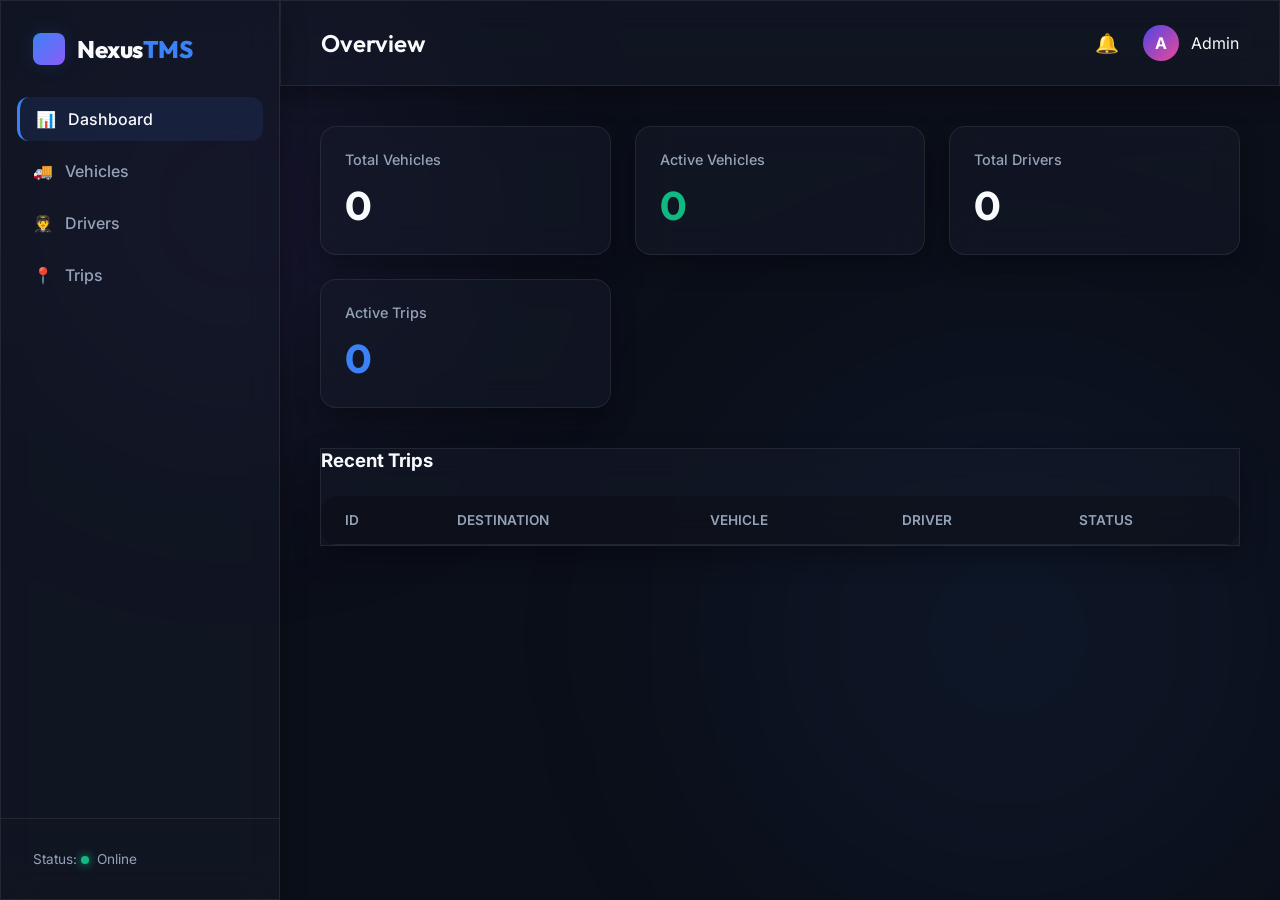
==== index.html @ a5662d61 "Add Frontend and Backend Files for Transport Management System" ====
<!DOCTYPE html>
<html lang="en">

<head>
    <meta charset="UTF-8">
    <meta name="viewport" content="width=device-width, initial-scale=1.0">
    <title>Nexus Transport Management</title>
    <link rel="preconnect" href="https://fonts.googleapis.com">
    <link rel="preconnect" href="https://fonts.gstatic.com" crossorigin>
    <link
        href="https://fonts.googleapis.com/css2?family=Inter:wght@300;400;500;600;700&family=Outfit:wght@400;600;800&display=swap"
        rel="stylesheet">
    <link rel="stylesheet" href="css/styles.css">
    <link rel="stylesheet" href="css/components.css">
</head>

<body class="dark-theme">
    <div class="app-container">
        <!-- Sidebar Navigation -->
        <aside class="sidebar glass-panel">
            <div class="logo">
                <div class="logo-icon"></div>
                <h2>Nexus<span>TMS</span></h2>
            </div>
            <nav class="nav-menu">
                <a href="#" class="nav-item active" data-view="dashboard">
                    <span class="icon">📊</span> Dashboard
                </a>
                <a href="#" class="nav-item" data-view="vehicles">
                    <span class="icon">🚚</span> Vehicles
                </a>
                <a href="#" class="nav-item" data-view="drivers">
                    <span class="icon">🧑‍✈️</span> Drivers
                </a>
                <a href="#" class="nav-item" data-view="trips">
                    <span class="icon">📍</span> Trips
                </a>
            </nav>
            <div class="sidebar-footer">
                <p>Status: <span class="status-indicator online"></span> Online</p>
            </div>
        </aside>

        <!-- Main Content Area -->
        <main class="main-content">
            <header class="top-nav glass-panel">
                <div class="nav-left">
                    <h1 id="page-title">Overview</h1>
                </div>
                <div class="nav-right">
                    <button class="btn-icon">🔔</button>
                    <div class="user-profile">
                        <div class="avatar">A</div>
                        <span>Admin</span>
                    </div>
                </div>
            </header>

            <div id="view-container" class="view-container">
                <!-- Dashboard View -->
                <section id="dashboard" class="view active">
                    <div class="stats-grid">
                        <div class="stat-card glass-panel">
                            <h3>Total Vehicles</h3>
                            <p class="stat-value" id="stat-total-vehicles">0</p>
                        </div>
                        <div class="stat-card glass-panel">
                            <h3>Active Vehicles</h3>
                            <p class="stat-value highlight-green" id="stat-active-vehicles">0</p>
                        </div>
                        <div class="stat-card glass-panel">
                            <h3>Total Drivers</h3>
                            <p class="stat-value" id="stat-total-drivers">0</p>
                        </div>
                        <div class="stat-card glass-panel">
                            <h3>Active Trips</h3>
                            <p class="stat-value highlight-blue" id="stat-active-trips">0</p>
                        </div>
                    </div>

                    <div class="dashboard-widgets">
                        <div class="widget glass-panel">
                            <h3>Recent Trips</h3>
                            <div class="table-container">
                                <table id="recent-trips-table">
                                    <thead>
                                        <tr>
                                            <th>ID</th>
                                            <th>Destination</th>
                                            <th>Vehicle</th>
                                            <th>Driver</th>
                                            <th>Status</th>
                                        </tr>
                                    </thead>
                                    <tbody>
                                        <!-- Populated via JS -->
                                    </tbody>
                                </table>
                            </div>
                        </div>
                    </div>
                </section>

                <!-- Vehicles View -->
                <section id="vehicles" class="view hidden">
                    <div class="view-header">
                        <h2>Vehicle Fleet</h2>
                        <button class="btn btn-primary" onclick="app.openModal('vehicle-modal')">+ Add Vehicle</button>
                    </div>
                    <div class="table-container glass-panel">
                        <table id="vehicles-table">
                            <thead>
                                <tr>
                                    <th>ID</th>
                                    <th>License Plate</th>
                                    <th>Make</th>
                                    <th>Model</th>
                                    <th>Year</th>
                                    <th>Status</th>
                                    <th>Actions</th>
                                </tr>
                            </thead>
                            <tbody>
                                <!-- Populated via JS -->
                            </tbody>
                        </table>
                    </div>
                </section>

                <!-- Drivers View -->
                <section id="drivers" class="view hidden">
                    <div class="view-header">
                        <h2>Driver Roster</h2>
                        <button class="btn btn-primary" onclick="app.openModal('driver-modal')">+ Add Driver</button>
                    </div>
                    <div class="table-container glass-panel">
                        <table id="drivers-table">
                            <thead>
                                <tr>
                                    <th>ID</th>
                                    <th>Name</th>
                                    <th>License</th>
                                    <th>Phone</th>
                                    <th>Status</th>
                                    <th>Actions</th>
                                </tr>
                            </thead>
                            <tbody>
                                <!-- Populated via JS -->
                            </tbody>
                        </table>
                    </div>
                </section>

                <!-- Trips View -->
                <section id="trips" class="view hidden">
                    <div class="view-header">
                        <h2>Active & Scheduled Trips</h2>
                        <button class="btn btn-primary" onclick="app.openModal('trip-modal')">+ Schedule Trip</button>
                    </div>
                    <div class="table-container glass-panel">
                        <table id="trips-table">
                            <thead>
                                <tr>
                                    <th>ID</th>
                                    <th>Destination</th>
                                    <th>Start Date</th>
                                    <th>Vehicle</th>
                                    <th>Driver</th>
                                    <th>Status</th>
                                    <th>Actions</th>
                                </tr>
                            </thead>
                            <tbody>
                                <!-- Populated via JS -->
                            </tbody>
                        </table>
                    </div>
                </section>
            </div>
        </main>
    </div>

    <!-- Modals -->
    <div id="vehicle-modal" class="modal hidden">
        <div class="modal-content glass-panel">
            <div class="modal-header">
                <h2>Add Vehicle</h2>
                <button class="close-btn" onclick="app.closeModal('vehicle-modal')">×</button>
            </div>
            <form id="vehicle-form" onsubmit="app.submitVehicle(event)">
                <div class="form-group">
                    <label>Make</label>
                    <input type="text" id="veh-make" required placeholder="e.g. Volvo">
                </div>
                <div class="form-group">
                    <label>Model</label>
                    <input type="text" id="veh-model" required placeholder="e.g. FH16">
                </div>
                <div class="form-group">
                    <label>Year</label>
                    <input type="number" id="veh-year" required placeholder="2026">
                </div>
                <div class="form-group">
                    <label>License Plate</label>
                    <input type="text" id="veh-plate" required placeholder="ABC-1234">
                </div>
                <button type="submit" class="btn btn-primary w-full">Save Vehicle</button>
            </form>
        </div>
    </div>

    <div id="driver-modal" class="modal hidden">
        <div class="modal-content glass-panel">
            <div class="modal-header">
                <h2>Add Driver</h2>
                <button class="close-btn" onclick="app.closeModal('driver-modal')">×</button>
            </div>
            <form id="driver-form" onsubmit="app.submitDriver(event)">
                <div class="form-group">
                    <label>Full Name</label>
                    <input type="text" id="drv-name" required placeholder="John Doe">
                </div>
                <div class="form-group">
                    <label>License Number</label>
                    <input type="text" id="drv-license" required placeholder="DL-123456">
                </div>
                <div class="form-group">
                    <label>Phone Number</label>
                    <input type="text" id="drv-phone" placeholder="+1 234 567 890">
                </div>
                <button type="submit" class="btn btn-primary w-full">Save Driver</button>
            </form>
        </div>
    </div>

    <div id="trip-modal" class="modal hidden">
        <div class="modal-content glass-panel">
            <div class="modal-header">
                <h2>Schedule Trip</h2>
                <button class="close-btn" onclick="app.closeModal('trip-modal')">×</button>
            </div>
            <form id="trip-form" onsubmit="app.submitTrip(event)">
                <div class="form-group">
                    <label>Destination</label>
                    <input type="text" id="trip-dest" required placeholder="E.g. Los Angeles, CA">
                </div>
                <div class="form-group">
                    <label>Start Date</label>
                    <input type="date" id="trip-start" required>
                </div>
                <div class="form-group">
                    <label>Select Vehicle</label>
                    <select id="trip-vehicle" required>
                        <option value="">Loading vehicles...</option>
                    </select>
                </div>
                <div class="form-group">
                    <label>Select Driver</label>
                    <select id="trip-driver" required>
                        <option value="">Loading drivers...</option>
                    </select>
                </div>
                <button type="submit" class="btn btn-primary w-full">Schedule Trip</button>
            </form>
        </div>
    </div>

    <!-- Scripts -->
    <script src="js/api.js"></script>
    <script src="js/app.js"></script>
</body>

</html>
---- css/styles.css ----
:root {
    --bg-color: #0b0f19;
    --panel-bg: rgba(20, 26, 41, 0.6);
    --panel-border: rgba(255, 255, 255, 0.08);
    --text-primary: #f8fafc;
    --text-secondary: #94a3b8;
    
    --accent-blue: #3b82f6;
    --accent-blue-hover: #2563eb;
    --accent-green: #10b981;
    --accent-red: #ef4444;
    --accent-purple: #8b5cf6;
    
    --font-heading: 'Outfit', sans-serif;
    --font-body: 'Inter', sans-serif;
    
    --shadow-glow: 0 0 20px rgba(59, 130, 246, 0.15);
    --shadow-soft: 0 10px 25px rgba(0, 0, 0, 0.3);
    
    --transition-fast: 0.2s ease;
    --transition-smooth: 0.4s cubic-bezier(0.4, 0, 0.2, 1);
}

* {
    margin: 0;
    padding: 0;
    box-sizing: border-box;
}

body {
    background-color: var(--bg-color);
    color: var(--text-primary);
    font-family: var(--font-body);
    min-height: 100vh;
    overflow-x: hidden;
    position: relative;
}

/* Subtle background glowing orbs */
body::before, body::after {
    content: '';
    position: fixed;
    border-radius: 50%;
    filter: blur(120px);
    z-index: -1;
    opacity: 0.5;
}

body::before {
    top: -10%;
    left: -5%;
    width: 600px;
    height: 600px;
    background: radial-gradient(circle, rgba(139,92,246,0.3) 0%, rgba(0,0,0,0) 70%);
}

body::after {
    bottom: -15%;
    right: -10%;
    width: 800px;
    height: 800px;
    background: radial-gradient(circle, rgba(59,130,246,0.2) 0%, rgba(0,0,0,0) 70%);
}

/* Layout container */
.app-container {
    display: flex;
    height: 100vh;
    overflow: hidden;
}

/* Glassmorphism Utilities */
.glass-panel {
    background: var(--panel-bg);
    backdrop-filter: blur(16px);
    -webkit-backdrop-filter: blur(16px);
    border: 1px solid var(--panel-border);
    box-shadow: var(--shadow-soft);
}

/* Sidebar Styling */
.sidebar {
    width: 280px;
    display: flex;
    flex-direction: column;
    border-right: 1px solid var(--panel-border);
    z-index: 10;
}

.logo {
    padding: 2rem;
    display: flex;
    align-items: center;
    gap: 12px;
}

.logo-icon {
    width: 32px;
    height: 32px;
    border-radius: 8px;
    background: linear-gradient(135deg, var(--accent-blue), var(--accent-purple));
    box-shadow: var(--shadow-glow);
}

.logo h2 {
    font-family: var(--font-heading);
    font-size: 1.5rem;
    font-weight: 800;
    letter-spacing: -0.5px;
}

.logo h2 span {
    color: var(--accent-blue);
}

.nav-menu {
    flex: 1;
    padding: 0 1rem;
    display: flex;
    flex-direction: column;
    gap: 0.5rem;
}

.nav-item {
    display: flex;
    align-items: center;
    gap: 12px;
    padding: 12px 16px;
    border-radius: 12px;
    color: var(--text-secondary);
    text-decoration: none;
    font-weight: 500;
    transition: var(--transition-fast);
}

.nav-item:hover {
    color: var(--text-primary);
    background: rgba(255, 255, 255, 0.03);
    transform: translateX(4px);
}

.nav-item.active {
    color: var(--text-primary);
    background: rgba(59, 130, 246, 0.1);
    border-left: 3px solid var(--accent-blue);
}

.sidebar-footer {
    padding: 2rem;
    font-size: 0.85rem;
    color: var(--text-secondary);
    border-top: 1px solid var(--panel-border);
}

.status-indicator {
    display: inline-block;
    width: 8px;
    height: 8px;
    border-radius: 50%;
    margin-right: 4px;
}
.status-indicator.online {
    background-color: var(--accent-green);
    box-shadow: 0 0 10px var(--accent-green);
}

/* Main Content Styling */
.main-content {
    flex: 1;
    display: flex;
    flex-direction: column;
    overflow-y: auto;
    position: relative;
}

.top-nav {
    display: flex;
    justify-content: space-between;
    align-items: center;
    padding: 1.5rem 2.5rem;
    position: sticky;
    top: 0;
    z-index: 5;
    border-bottom: 1px solid var(--panel-border);
}

.top-nav h1 {
    font-family: var(--font-heading);
    font-size: 1.5rem;
    font-weight: 600;
}

.nav-right {
    display: flex;
    align-items: center;
    gap: 1.5rem;
}

.user-profile {
    display: flex;
    align-items: center;
    gap: 12px;
    cursor: pointer;
}

.avatar {
    width: 36px;
    height: 36px;
    border-radius: 50%;
    background: linear-gradient(135deg, #4f46e5, #ec4899);
    display: flex;
    align-items: center;
    justify-content: center;
    font-weight: bold;
}

.view-container {
    padding: 2.5rem;
    flex: 1;
}

.view {
    animation: fadeIn var(--transition-smooth);
}

.hidden {
    display: none !important;
}

@keyframes fadeIn {
    from { opacity: 0; transform: translateY(10px); }
    to { opacity: 1; transform: translateY(0); }
}

/* Typography Helpers */
.highlight-green { color: var(--accent-green); }
.highlight-blue { color: var(--accent-blue); }
---- css/components.css ----
/* Components */

/* Dashboard Grid */
.stats-grid {
    display: grid;
    grid-template-columns: repeat(auto-fit, minmax(240px, 1fr));
    gap: 1.5rem;
    margin-bottom: 2.5rem;
}

.stat-card {
    padding: 1.5rem;
    border-radius: 16px;
    transition: var(--transition-fast);
}

.stat-card:hover {
    transform: translateY(-5px);
    box-shadow: var(--shadow-glow);
    border-color: rgba(59, 130, 246, 0.4);
}

.stat-card h3 {
    color: var(--text-secondary);
    font-size: 0.9rem;
    font-weight: 500;
    margin-bottom: 0.75rem;
}

.stat-card .stat-value {
    font-family: var(--font-heading);
    font-size: 2.5rem;
    font-weight: 700;
}

/* Tables */
.table-container {
    border-radius: 16px;
    overflow: hidden;
    margin-top: 1.5rem;
}

table {
    width: 100%;
    border-collapse: collapse;
    text-align: left;
}

th {
    padding: 1rem 1.5rem;
    font-size: 0.85rem;
    text-transform: uppercase;
    color: var(--text-secondary);
    font-weight: 600;
    border-bottom: 1px solid var(--panel-border);
    background: rgba(0, 0, 0, 0.2);
}

td {
    padding: 1rem 1.5rem;
    border-bottom: 1px solid rgba(255, 255, 255, 0.05);
    font-size: 0.95rem;
}

tr:last-child td {
    border-bottom: none;
}

tr:hover td {
    background: rgba(255, 255, 255, 0.02);
}

/* Badges */
.badge {
    padding: 4px 10px;
    border-radius: 20px;
    font-size: 0.75rem;
    font-weight: 600;
    text-transform: uppercase;
}

.badge.active, .badge.available {
    background: rgba(16, 185, 129, 0.15);
    color: var(--accent-green);
    border: 1px solid rgba(16, 185, 129, 0.3);
}

.badge.scheduled {
    background: rgba(59, 130, 246, 0.15);
    color: var(--accent-blue);
    border: 1px solid rgba(59, 130, 246, 0.3);
}

/* Buttons */
.btn {
    padding: 10px 20px;
    border-radius: 8px;
    font-family: var(--font-body);
    font-weight: 600;
    font-size: 0.9rem;
    cursor: pointer;
    border: none;
    transition: var(--transition-fast);
}

.btn-primary {
    background: var(--accent-blue);
    color: white;
    box-shadow: 0 4px 12px rgba(59, 130, 246, 0.3);
}

.btn-primary:hover {
    background: var(--accent-blue-hover);
    transform: translateY(-2px);
    box-shadow: 0 6px 16px rgba(59, 130, 246, 0.4);
}

.btn-danger {
    background: rgba(239, 68, 68, 0.1);
    color: var(--accent-red);
    border: 1px solid rgba(239, 68, 68, 0.3);
}

.btn-danger:hover {
    background: rgba(239, 68, 68, 0.2);
}

.w-full {
    width: 100%;
}

.btn-icon {
    background: none;
    border: none;
    font-size: 1.2rem;
    color: var(--text-secondary);
    cursor: pointer;
    transition: var(--transition-fast);
}

.btn-icon:hover {
    color: var(--text-primary);
}

.view-header {
    display: flex;
    justify-content: space-between;
    align-items: center;
    margin-bottom: 2rem;
}

.view-header h2 {
    font-family: var(--font-heading);
    font-weight: 600;
}

/* Modals */
.modal {
    position: fixed;
    top: 0;
    left: 0;
    width: 100vw;
    height: 100vh;
    background: rgba(0, 0, 0, 0.6);
    backdrop-filter: blur(4px);
    display: flex;
    align-items: center;
    justify-content: center;
    z-index: 50;
    opacity: 1;
    transition: opacity 0.3s ease;
}

.modal.hidden {
    display: none !important;
    opacity: 0;
}

.modal-content {
    width: 100%;
    max-width: 450px;
    padding: 2rem;
    border-radius: 20px;
    transform: scale(1);
    transition: transform 0.3s cubic-bezier(0.175, 0.885, 0.32, 1.275);
}

.modal-header {
    display: flex;
    justify-content: space-between;
    align-items: center;
    margin-bottom: 1.5rem;
}

.modal-header h2 {
    font-family: var(--font-heading);
}

.close-btn {
    background: none;
    border: none;
    color: var(--text-secondary);
    font-size: 1.5rem;
    cursor: pointer;
}

.close-btn:hover {
    color: var(--text-primary);
}

/* Forms */
.form-group {
    margin-bottom: 1.2rem;
}

.form-group label {
    display: block;
    margin-bottom: 0.5rem;
    font-size: 0.85rem;
    color: var(--text-secondary);
}

.form-group input, .form-group select {
    width: 100%;
    padding: 12px 16px;
    background: rgba(0, 0, 0, 0.2);
    border: 1px solid var(--panel-border);
    border-radius: 8px;
    color: var(--text-primary);
    font-family: var(--font-body);
    font-size: 0.95rem;
    transition: var(--transition-fast);
}

.form-group input:focus, .form-group select:focus {
    outline: none;
    border-color: var(--accent-blue);
    box-shadow: 0 0 0 2px rgba(59, 130, 246, 0.2);
}

.form-group select option {
    background: var(--bg-color);
    color: var(--text-primary);
}
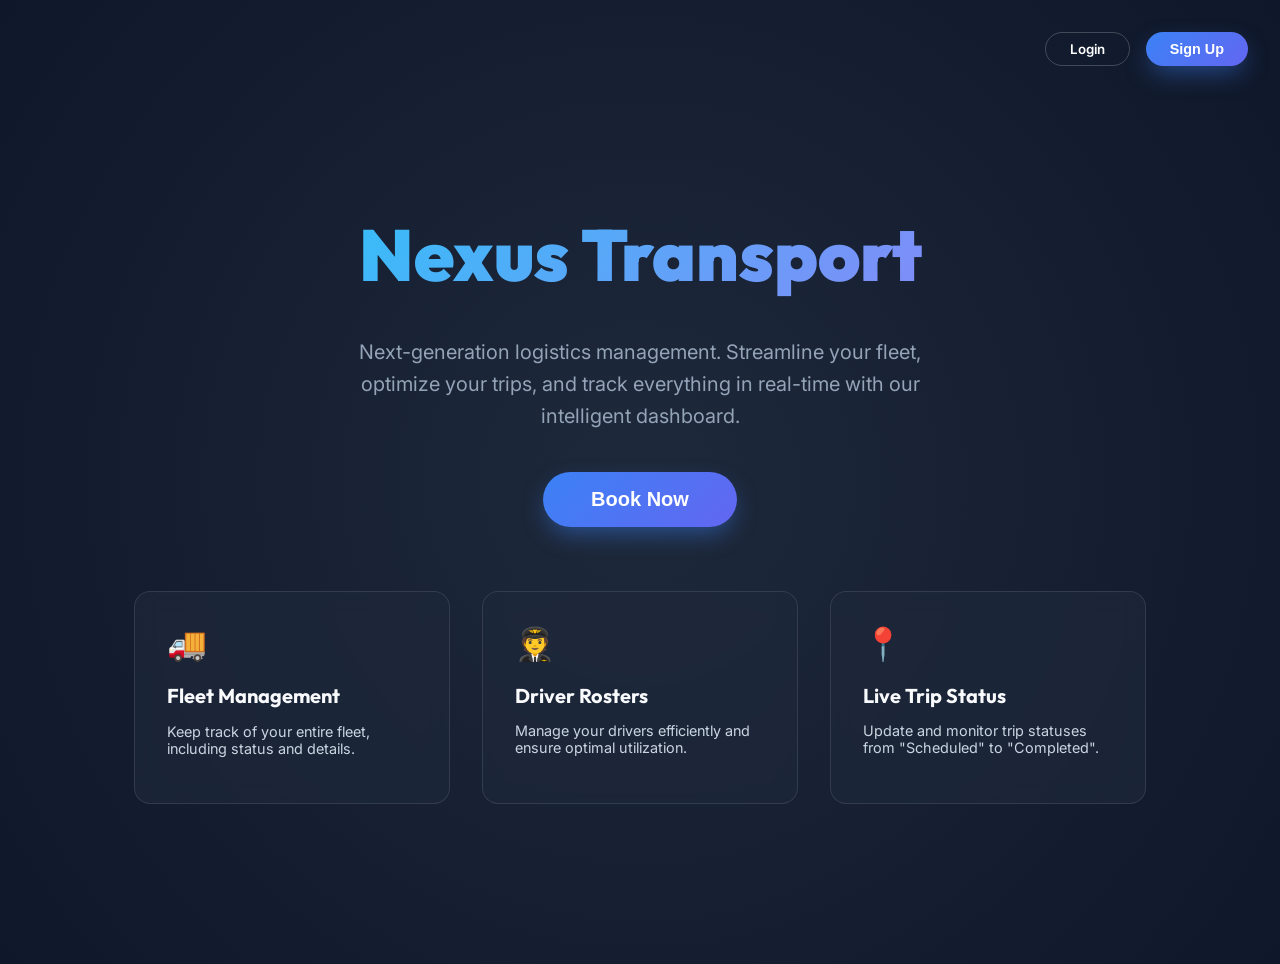
==== commit 76dc8c05: "FINAL" ====
--- a/index.html
+++ b/index.html
@@ -1,274 +1,161 @@
 <!DOCTYPE html>
 <html lang="en">
-
 <head>
     <meta charset="UTF-8">
     <meta name="viewport" content="width=device-width, initial-scale=1.0">
-    <title>Nexus Transport Management</title>
-    <link rel="preconnect" href="https://fonts.googleapis.com">
-    <link rel="preconnect" href="https://fonts.gstatic.com" crossorigin>
-    <link
-        href="https://fonts.googleapis.com/css2?family=Inter:wght@300;400;500;600;700&family=Outfit:wght@400;600;800&display=swap"
-        rel="stylesheet">
-    <link rel="stylesheet" href="css/styles.css">
-    <link rel="stylesheet" href="css/components.css">
+    <title>Nexus Transport & Logistics</title>
+    <link href="https://fonts.googleapis.com/css2?family=Inter:wght@300;400;600;800&family=Outfit:wght@400;700;900&display=swap" rel="stylesheet">
+    <style>
+        body { margin: 0; font-family: 'Inter', sans-serif; background: #0f172a; color: #fff; overflow-x: hidden; }
+        .hero { min-height: 100vh; display: flex; flex-direction: column; align-items: center; justify-content: center; background: radial-gradient(circle at center, #1e293b 0%, #0f172a 100%); position: relative; text-align: center; padding: 2rem; }
+        .hero::before { content: ''; position: absolute; top: 0; left: 0; right: 0; height: 100%; background: url('https://www.transparenttextures.com/patterns/cubes.png'); opacity: 0.05; pointer-events: none; }
+        h1 { font-family: 'Outfit', sans-serif; font-size: 4.5rem; font-weight: 900; margin-bottom: 1rem; background: linear-gradient(135deg, #38bdf8, #818cf8); background-clip: text; -webkit-background-clip: text; -webkit-text-fill-color: transparent; }
+        p.subtitle { font-size: 1.25rem; max-width: 600px; color: #94a3b8; line-height: 1.6; margin-bottom: 2.5rem; }
+        .cta-btn { display: inline-block; background: linear-gradient(135deg, #3b82f6, #6366f1); color: #fff; padding: 1rem 3rem; border-radius: 9999px; text-decoration: none; font-weight: 600; font-size: 1.25rem; transition: transform 0.2s, box-shadow 0.2s; box-shadow: 0 10px 25px -5px rgba(59, 130, 246, 0.5); cursor: pointer; border: none; }
+        .cta-btn:hover { transform: translateY(-3px); box-shadow: 0 20px 35px -5px rgba(59, 130, 246, 0.6); }
+        .features { display: flex; gap: 2rem; margin-top: 4rem; justify-content: center; flex-wrap: wrap; }
+        .feature-card { background: rgba(30, 41, 59, 0.7); backdrop-filter: blur(10px); padding: 2rem; border-radius: 1rem; border: 1px solid rgba(255, 255, 255, 0.1); width: 250px; text-align: left; transition: transform 0.3s, background 0.3s, box-shadow 0.3s; cursor: default; }
+        .feature-card:hover { transform: translateY(-8px); background: rgba(59, 130, 246, 0.1); border-color: rgba(59, 130, 246, 0.4); box-shadow: 0 10px 30px -5px rgba(0,0,0,0.5); }
+        .feature-card h3 { color: #f8fafc; font-size: 1.25rem; margin-bottom: 0.5rem; font-family: 'Outfit'; }
+        .feature-card p { color: #cbd5e1; font-size: 0.9rem; }
+        .icon-box { font-size: 2rem; margin-bottom: 1rem; }
+
+        /* Auth Nav & Modal */
+        .auth-nav { position: absolute; top: 2rem; right: 2rem; display: flex; gap: 1rem; z-index: 10; }
+        .btn-outline { background: transparent; border: 1px solid rgba(255,255,255,0.2); color: white; padding: 0.5rem 1.5rem; border-radius: 9999px; font-weight: 600; cursor: pointer; transition: 0.2s; font-family: 'Inter'; }
+        .btn-outline:hover { background: rgba(255,255,255,0.05); border-color: rgba(255,255,255,0.4); }
+        .modal { display: none; position: fixed; inset: 0; background: rgba(0,0,0,0.8); backdrop-filter: blur(8px); align-items: center; justify-content: center; z-index: 100; }
+        .modal.active { display: flex; }
+        .auth-card { background: rgba(15, 23, 42, 0.95); border: 1px solid rgba(59, 130, 246, 0.3); padding: 2.5rem; border-radius: 1.5rem; width: 100%; max-width: 400px; box-shadow: 0 25px 50px -12px rgba(0,0,0,0.7); position: relative; }
+        .auth-card h2 { margin: 0 0 1.5rem 0; font-family: 'Outfit'; font-size: 2rem; }
+        .form-group { margin-bottom: 1rem; text-align: left; }
+        .form-group label { display: block; margin-bottom: 0.5rem; font-size: 0.85rem; color: #94a3b8; }
+        .form-group input { box-sizing: border-box; width: 100%; padding: 0.75rem 1rem; background: rgba(0,0,0,0.4); border: 1px solid rgba(255,255,255,0.1); border-radius: 0.5rem; color: white; font-family: 'Inter'; transition: 0.2s; }
+        .form-group input:focus { outline: none; border-color: #3b82f6; background: rgba(0,0,0,0.6); }
+        .w-full { width: 100%; margin-top: 1rem; background: linear-gradient(135deg, #3b82f6, #6366f1); color: white; border: none; padding: 0.9rem; border-radius: 0.5rem; font-weight: bold; cursor: pointer; transition: 0.2s; }
+        .w-full:hover { filter: brightness(1.1); transform: translateY(-2px); }
+        .toggle-form { margin-top: 1rem; font-size: 0.9rem; color: #94a3b8; cursor: pointer; background:none; border:none; width:100%; font-family: 'Inter'; }
+        .toggle-form span { color: #3b82f6; font-weight: bold; }
+        .close-btn { position: absolute; top: 1rem; right: 1.5rem; background: none; border: none; font-size: 1.5rem; color: #94a3b8; cursor: pointer; }
+        .hidden { display: none !important; }
+    </style>
 </head>
+<body>
+    <div class="hero">
+        <div class="auth-nav">
+            <button class="btn-outline" onclick="openAuth('login')">Login</button>
+            <button class="cta-btn" style="font-size: 0.9rem; padding: 0.5rem 1.5rem;" onclick="openAuth('signup')">Sign Up</button>
+        </div>
 
-<body class="dark-theme">
-    <div class="app-container">
-        <!-- Sidebar Navigation -->
-        <aside class="sidebar glass-panel">
-            <div class="logo">
-                <div class="logo-icon"></div>
-                <h2>Nexus<span>TMS</span></h2>
+        <h1>Nexus Transport</h1>
+        <p class="subtitle">Next-generation logistics management. Streamline your fleet, optimize your trips, and track everything in real-time with our intelligent dashboard.</p>
+        <button class="cta-btn" onclick="openAuth('login')">Book Now</button>
+
+        <div class="features">
+            <div class="feature-card">
+                <div class="icon-box">🚚</div>
+                <h3>Fleet Management</h3>
+                <p>Keep track of your entire fleet, including status and details.</p>
             </div>
-            <nav class="nav-menu">
-                <a href="#" class="nav-item active" data-view="dashboard">
-                    <span class="icon">📊</span> Dashboard
-                </a>
-                <a href="#" class="nav-item" data-view="vehicles">
-                    <span class="icon">🚚</span> Vehicles
-                </a>
-                <a href="#" class="nav-item" data-view="drivers">
-                    <span class="icon">🧑‍✈️</span> Drivers
-                </a>
-                <a href="#" class="nav-item" data-view="trips">
-                    <span class="icon">📍</span> Trips
-                </a>
-            </nav>
-            <div class="sidebar-footer">
-                <p>Status: <span class="status-indicator online"></span> Online</p>
+            <div class="feature-card">
+                <div class="icon-box">🧑‍✈️</div>
+                <h3>Driver Rosters</h3>
+                <p>Manage your drivers efficiently and ensure optimal utilization.</p>
             </div>
-        </aside>
-
-        <!-- Main Content Area -->
-        <main class="main-content">
-            <header class="top-nav glass-panel">
-                <div class="nav-left">
-                    <h1 id="page-title">Overview</h1>
-                </div>
-                <div class="nav-right">
-                    <button class="btn-icon">🔔</button>
-                    <div class="user-profile">
-                        <div class="avatar">A</div>
-                        <span>Admin</span>
-                    </div>
-                </div>
-            </header>
-
-            <div id="view-container" class="view-container">
-                <!-- Dashboard View -->
-                <section id="dashboard" class="view active">
-                    <div class="stats-grid">
-                        <div class="stat-card glass-panel">
-                            <h3>Total Vehicles</h3>
-                            <p class="stat-value" id="stat-total-vehicles">0</p>
-                        </div>
-                        <div class="stat-card glass-panel">
-                            <h3>Active Vehicles</h3>
-                            <p class="stat-value highlight-green" id="stat-active-vehicles">0</p>
-                        </div>
-                        <div class="stat-card glass-panel">
-                            <h3>Total Drivers</h3>
-                            <p class="stat-value" id="stat-total-drivers">0</p>
-                        </div>
-                        <div class="stat-card glass-panel">
-                            <h3>Active Trips</h3>
-                            <p class="stat-value highlight-blue" id="stat-active-trips">0</p>
-                        </div>
-                    </div>
-
-                    <div class="dashboard-widgets">
-                        <div class="widget glass-panel">
-                            <h3>Recent Trips</h3>
-                            <div class="table-container">
-                                <table id="recent-trips-table">
-                                    <thead>
-                                        <tr>
-                                            <th>ID</th>
-                                            <th>Destination</th>
-                                            <th>Vehicle</th>
-                                            <th>Driver</th>
-                                            <th>Status</th>
-                                        </tr>
-                                    </thead>
-                                    <tbody>
-                                        <!-- Populated via JS -->
-                                    </tbody>
-                                </table>
-                            </div>
-                        </div>
-                    </div>
-                </section>
-
-                <!-- Vehicles View -->
-                <section id="vehicles" class="view hidden">
-                    <div class="view-header">
-                        <h2>Vehicle Fleet</h2>
-                        <button class="btn btn-primary" onclick="app.openModal('vehicle-modal')">+ Add Vehicle</button>
-                    </div>
-                    <div class="table-container glass-panel">
-                        <table id="vehicles-table">
-                            <thead>
-                                <tr>
-                                    <th>ID</th>
-                                    <th>License Plate</th>
-                                    <th>Make</th>
-                                    <th>Model</th>
-                                    <th>Year</th>
-                                    <th>Status</th>
-                                    <th>Actions</th>
-                                </tr>
-                            </thead>
-                            <tbody>
-                                <!-- Populated via JS -->
-                            </tbody>
-                        </table>
-                    </div>
-                </section>
-
-                <!-- Drivers View -->
-                <section id="drivers" class="view hidden">
-                    <div class="view-header">
-                        <h2>Driver Roster</h2>
-                        <button class="btn btn-primary" onclick="app.openModal('driver-modal')">+ Add Driver</button>
-                    </div>
-                    <div class="table-container glass-panel">
-                        <table id="drivers-table">
-                            <thead>
-                                <tr>
-                                    <th>ID</th>
-                                    <th>Name</th>
-                                    <th>License</th>
-                                    <th>Phone</th>
-                                    <th>Status</th>
-                                    <th>Actions</th>
-                                </tr>
-                            </thead>
-                            <tbody>
-                                <!-- Populated via JS -->
-                            </tbody>
-                        </table>
-                    </div>
-                </section>
-
-                <!-- Trips View -->
-                <section id="trips" class="view hidden">
-                    <div class="view-header">
-                        <h2>Active & Scheduled Trips</h2>
-                        <button class="btn btn-primary" onclick="app.openModal('trip-modal')">+ Schedule Trip</button>
-                    </div>
-                    <div class="table-container glass-panel">
-                        <table id="trips-table">
-                            <thead>
-                                <tr>
-                                    <th>ID</th>
-                                    <th>Destination</th>
-                                    <th>Start Date</th>
-                                    <th>Vehicle</th>
-                                    <th>Driver</th>
-                                    <th>Status</th>
-                                    <th>Actions</th>
-                                </tr>
-                            </thead>
-                            <tbody>
-                                <!-- Populated via JS -->
-                            </tbody>
-                        </table>
-                    </div>
-                </section>
+            <div class="feature-card">
+                <div class="icon-box">📍</div>
+                <h3>Live Trip Status</h3>
+                <p>Update and monitor trip statuses from "Scheduled" to "Completed".</p>
             </div>
-        </main>
-    </div>
-
-    <!-- Modals -->
-    <div id="vehicle-modal" class="modal hidden">
-        <div class="modal-content glass-panel">
-            <div class="modal-header">
-                <h2>Add Vehicle</h2>
-                <button class="close-btn" onclick="app.closeModal('vehicle-modal')">×</button>
-            </div>
-            <form id="vehicle-form" onsubmit="app.submitVehicle(event)">
-                <div class="form-group">
-                    <label>Make</label>
-                    <input type="text" id="veh-make" required placeholder="e.g. Volvo">
-                </div>
-                <div class="form-group">
-                    <label>Model</label>
-                    <input type="text" id="veh-model" required placeholder="e.g. FH16">
-                </div>
-                <div class="form-group">
-                    <label>Year</label>
-                    <input type="number" id="veh-year" required placeholder="2026">
-                </div>
-                <div class="form-group">
-                    <label>License Plate</label>
-                    <input type="text" id="veh-plate" required placeholder="ABC-1234">
-                </div>
-                <button type="submit" class="btn btn-primary w-full">Save Vehicle</button>
-            </form>
         </div>
     </div>
 
-    <div id="driver-modal" class="modal hidden">
-        <div class="modal-content glass-panel">
-            <div class="modal-header">
-                <h2>Add Driver</h2>
-                <button class="close-btn" onclick="app.closeModal('driver-modal')">×</button>
-            </div>
-            <form id="driver-form" onsubmit="app.submitDriver(event)">
-                <div class="form-group">
+    <!-- Auth Modal -->
+    <div id="auth-modal" class="modal">
+        <div class="auth-card">
+            <button class="close-btn" onclick="document.getElementById('auth-modal').classList.remove('active')">&times;</button>
+            <h2 id="auth-title">Login</h2>
+            <form id="auth-form" onsubmit="handleAuth(event)">
+                <div class="form-group hidden" id="fg-name">
                     <label>Full Name</label>
-                    <input type="text" id="drv-name" required placeholder="John Doe">
+                    <input type="text" id="auth-name" placeholder="John Doe">
+                </div>
+                <div class="form-group hidden" id="fg-dob">
+                    <label>Date of Birth</label>
+                    <input type="date" id="auth-dob">
                 </div>
                 <div class="form-group">
-                    <label>License Number</label>
-                    <input type="text" id="drv-license" required placeholder="DL-123456">
+                    <label>Username</label>
+                    <input type="text" id="auth-username" required placeholder="admin">
                 </div>
                 <div class="form-group">
-                    <label>Phone Number</label>
-                    <input type="text" id="drv-phone" placeholder="+1 234 567 890">
+                    <label>Password</label>
+                    <input type="password" id="auth-password" required placeholder="••••••••">
                 </div>
-                <button type="submit" class="btn btn-primary w-full">Save Driver</button>
+                <button type="submit" class="w-full" id="auth-submit">Login to Dashboard</button>
             </form>
+            <button class="toggle-form" onclick="toggleAuthMode()">Don't have an account? <span>Sign Up</span></button>
         </div>
     </div>
 
-    <div id="trip-modal" class="modal hidden">
-        <div class="modal-content glass-panel">
-            <div class="modal-header">
-                <h2>Schedule Trip</h2>
-                <button class="close-btn" onclick="app.closeModal('trip-modal')">×</button>
-            </div>
-            <form id="trip-form" onsubmit="app.submitTrip(event)">
-                <div class="form-group">
-                    <label>Destination</label>
-                    <input type="text" id="trip-dest" required placeholder="E.g. Los Angeles, CA">
-                </div>
-                <div class="form-group">
-                    <label>Start Date</label>
-                    <input type="date" id="trip-start" required>
-                </div>
-                <div class="form-group">
-                    <label>Select Vehicle</label>
-                    <select id="trip-vehicle" required>
-                        <option value="">Loading vehicles...</option>
-                    </select>
-                </div>
-                <div class="form-group">
-                    <label>Select Driver</label>
-                    <select id="trip-driver" required>
-                        <option value="">Loading drivers...</option>
-                    </select>
-                </div>
-                <button type="submit" class="btn btn-primary w-full">Schedule Trip</button>
-            </form>
-        </div>
-    </div>
+    <script src="js/api.js"></script>
+    <script>
+        let isLogin = true;
 
-    <!-- Scripts -->
-    <script src="js/api.js"></script>
-    <script src="js/app.js"></script>
+        // Check if already logged in
+        window.onload = async () => {
+            const res = await api.get('auth.php?action=check');
+            if(res && res.status === 'success') {
+                window.location.href = 'app.html';
+            }
+        };
+
+        function openAuth(mode) {
+            isLogin = mode === 'login';
+            updateAuthUI();
+            document.getElementById('auth-modal').classList.add('active');
+        }
+
+        function toggleAuthMode() {
+            isLogin = !isLogin;
+            updateAuthUI();
+        }
+
+        function updateAuthUI() {
+            if(isLogin) {
+                document.getElementById('auth-title').innerText = 'Login';
+                document.getElementById('auth-submit').innerText = 'Login to Dashboard';
+                document.getElementById('fg-name').classList.add('hidden');
+                document.getElementById('fg-dob').classList.add('hidden');
+                document.getElementById('auth-name').removeAttribute('required');
+                document.querySelector('.toggle-form').innerHTML = `Don't have an account? <span>Sign Up</span>`;
+            } else {
+                document.getElementById('auth-title').innerText = 'Create Account';
+                document.getElementById('auth-submit').innerText = 'Sign Up';
+                document.getElementById('fg-name').classList.remove('hidden');
+                document.getElementById('fg-dob').classList.remove('hidden');
+                document.getElementById('auth-name').setAttribute('required', 'true');
+                document.querySelector('.toggle-form').innerHTML = `Already have an account? <span>Login</span>`;
+            }
+        }
+
+        async function handleAuth(e) {
+            e.preventDefault();
+            const username = document.getElementById('auth-username').value;
+            const password = document.getElementById('auth-password').value;
+            const name = document.getElementById('auth-name').value;
+            const dob = document.getElementById('auth-dob').value;
+
+            const action = isLogin ? 'login' : 'signup';
+            const data = isLogin ? {username, password} : {name, dob, username, password};
+
+            const res = await api.post(`auth.php?action=${action}`, data);
+            if(res && res.status === 'success') {
+                window.location.href = 'app.html';
+            } else {
+                alert(res ? res.message : 'Error processing request');
+            }
+        }
+    </script>
 </body>
-
 </html>
